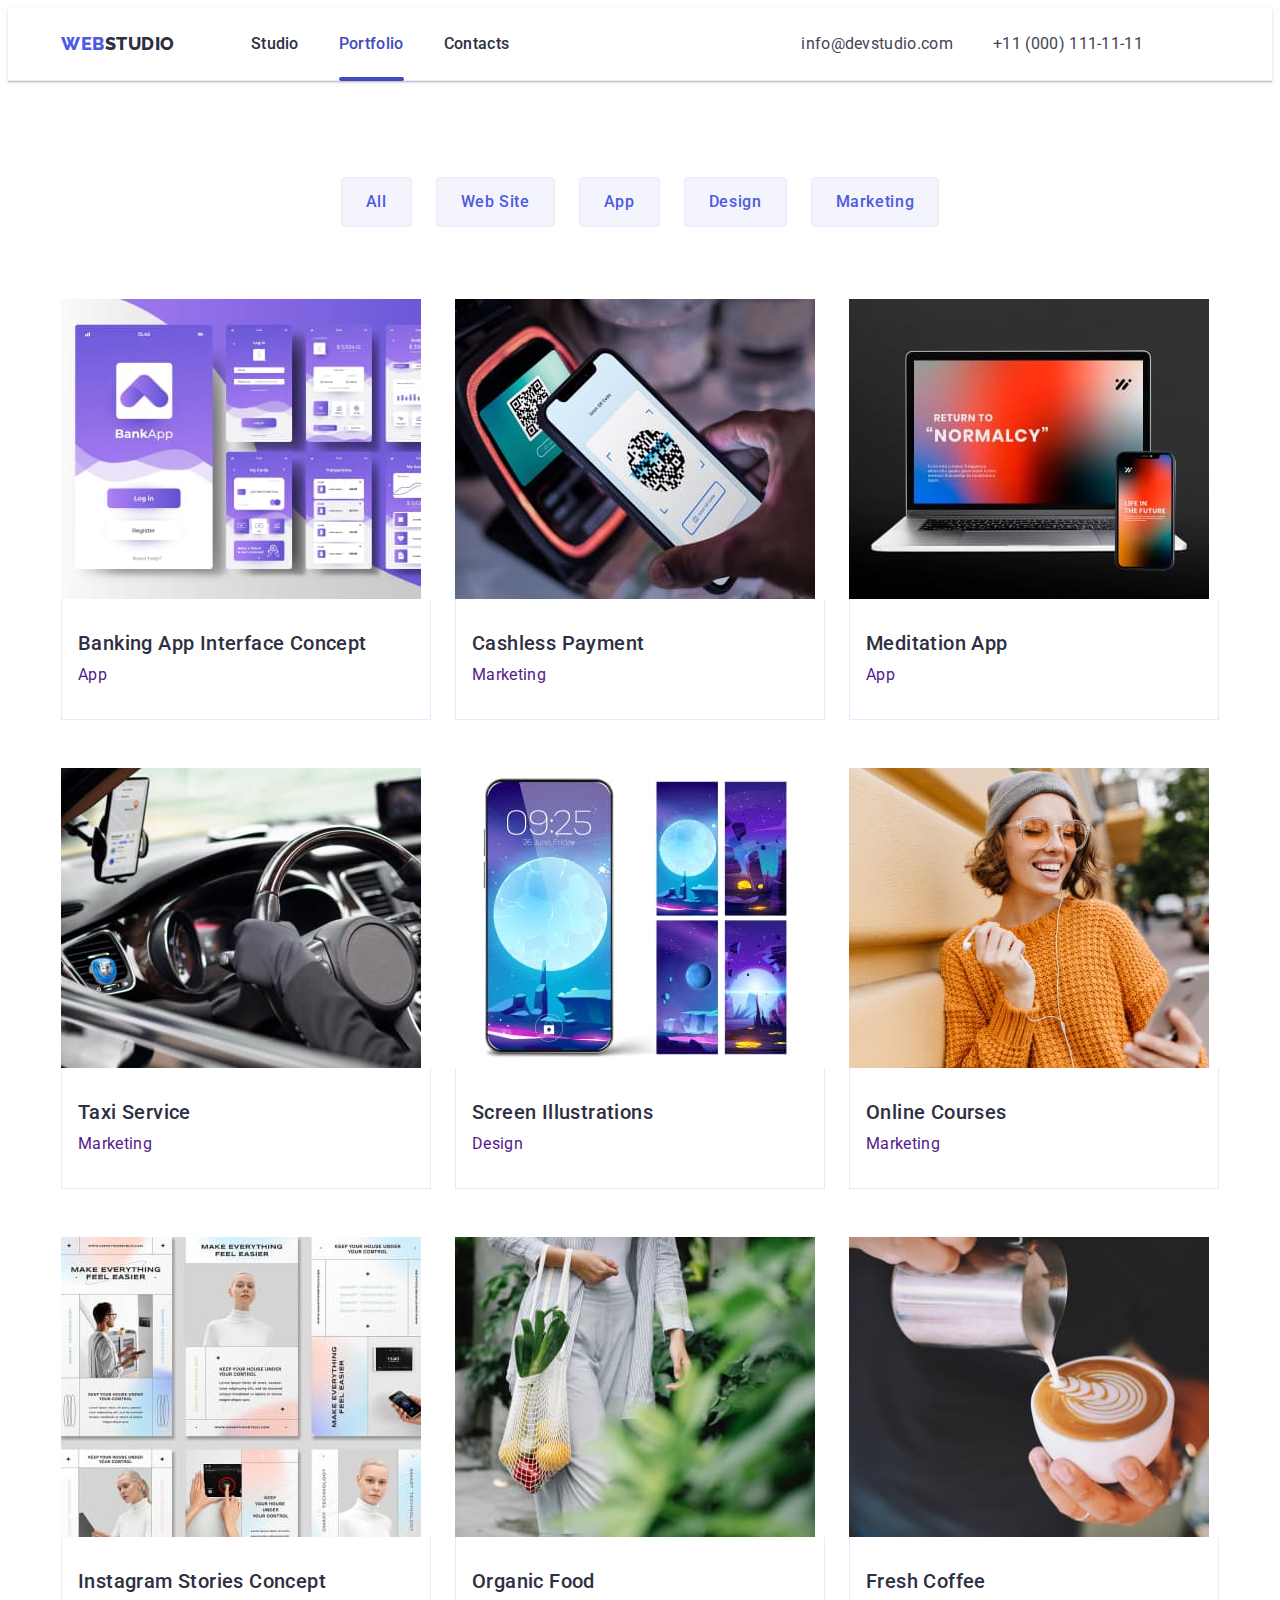
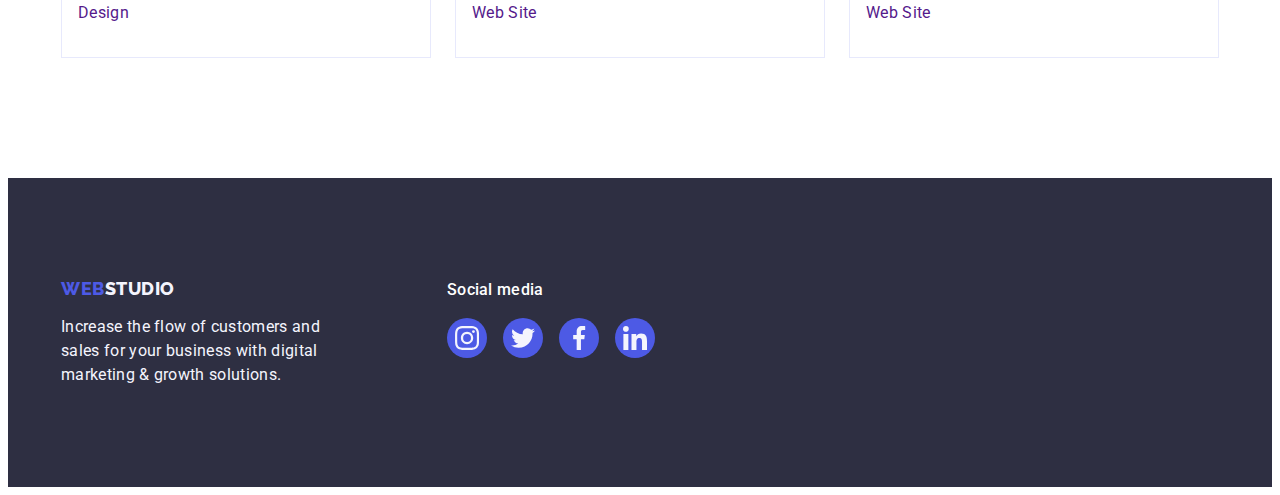
==== portfolio.html @ ad1123d6 "Initial commit" ====
<!DOCTYPE html>
<html lang="en">
  <head>
    <meta charset="UTF-8" />
    <meta name="WebStudio" content="width=device-width, initial-scale=1.0" />
    <title>Portfolio</title>
    <link rel="preconnect" href="https://fonts.googleapis.com" />
    <link rel="preconnect" href="https://fonts.gstatic.com" crossorigin />
    <link
      rel="stylesheet"
      href="https://cdnjs.cloudflare.com/ajax/libs/modern-normalize/2.0.0/modern-normalize.min.css"
      integrity="sha512-4xo8blKMVCiXpTaLzQSLSw3KFOVPWhm/TRtuPVc4WG6kUgjH6J03IBuG7JZPkcWMxJ5huwaBpOpnwYElP/m6wg=="
      crossorigin="anonymous"
      referrerpolicy="no-referrer"
    />
    <link
      href="https://fonts.googleapis.com/css2?family=Raleway:wght@800&family=Roboto:wght@400;500;700;900&display=swap"
      rel="stylesheet"
    />
    <link rel="stylesheet" href="./css/styles.css" />
  </head>
  <body>
    <header class="header">
      <div class="container header-menu-contact-box">
        <nav class="header-menu">
          <a class="logo link" href="./index.html"
            >Web<span class="studio">Studio</span></a
          >
          <ul class="main-menu list">
            <li>
              <a class="main-menu-link link" href="./index.html">Studio</a>
            </li>
            <li>
              <a class="main-menu-link main-menu-link--current link" href="./portfolio.html"
                >Portfolio
              </a>
            </li>
            <li>
              <a class="main-menu-link link" href="">Contacts</a>
            </li>
          </ul>
        </nav>
        <address class="contact">
          <ul class="list contact-box">
            <li>
              <a class="contact-link link" href="mailto:info@devstudio.com"
                >info@devstudio.com</a
              >
            </li>
            <li>
              <a class="contact-link link" href="tel:+110001111111"
                >+11 (000) 111-11-11</a
              >
            </li>
          </ul>
        </address>
      </div>
    </header>
    <main>
      <section class="projects">
        <div class="container">
          <h1 class="visually-hidden">Projekty</h1>
          <ul class="filters-list list">
            <li><button class="filter-button" type="button">All</button></li>
            <li>
              <button class="filter-button" type="button">Web Site</button>
            </li>
            <li><button class="filter-button" type="button">App</button></li>
            <li><button class="filter-button" type="button">Design</button></li>
            <li>
              <button class="filter-button" type="button">Marketing</button>
            </li>
          </ul>
          <ul class="list project-cards-list">
            <li class="project-card">
              <a href="" class="link project-card-item">
                <div class="project-card-item-wrapper">
                 <img
                  class="project-card-img"
                  src="./images/banking-app.jpg"
                  alt="a"
                  width="360"
                  height="300"
                  />
                 <p class="project-card-item-wrapper-content">14 Stylish and User-Friendly App Design Concepts · Task Manager App · Calorie Tracker App · Exotic Fruit Ecommerce App · Cloud Storage App</p>
                </div>
                <div class="project-card-content">
                  <h2 class="project-card-head">Banking App Interface Concept</h2>
                  <p class="project-card-text">App</p>
                </div>
              </a>
            </li>
            <li class="project-card">
             <a href="" class="link project-card-item">
              <div class="project-card-item-wrapper">
                <img
                  class="project-card-img"
                  src="./images/cashless-payment.jpg"
                  alt="b"
                  width="360"
                  height="300"
                />
                <p class="project-card-item-wrapper-content">14 Stylish and User-Friendly App Design Concepts · Task Manager App · Calorie Tracker App · Exotic Fruit Ecommerce App · Cloud Storage App</p>
              </div>
                <div class="project-card-content">
                  <h2 class="project-card-head">Cashless Payment</h2>
                  <p class="project-card-text">Marketing</p>
                </div>
              </a>
            </li>
            <li class="project-card">
              <a href="" class="link project-card-item">
                <div class="project-card-item-wrapper">
                 <img
                  class="project-card-img"
                  src="./images/meditation-app.jpg"
                  alt="ggg"
                  width="360"
                  height="300"
                 />
                 <p class="project-card-item-wrapper-content">14 Stylish and User-Friendly App Design Concepts · Task Manager App · Calorie Tracker App · Exotic Fruit Ecommerce App · Cloud Storage App</p>
                </div>
                <div class="project-card-content">
                  <h2 class="project-card-head">Meditation App</h2>
                  <p class="project-card-text">App</p>
                </div>
              </a>
            </li>
            <li class="project-card">
              <a href="" class="link project-card-item">
                <div class="project-card-item-wrapper">
                 <img
                  class="project-card-img"
                  src="./images/taxi-service.jpg"
                  alt="fff"
                  width="360"
                  height="300"
                 />
                 <p class="project-card-item-wrapper-content">14 Stylish and User-Friendly App Design Concepts · Task Manager App · Calorie Tracker App · Exotic Fruit Ecommerce App · Cloud Storage App</p>
                </div>
                <div class="project-card-content">
                  <h2 class="project-card-head">Taxi Service</h2>
                  <p class="project-card-text">Marketing</p>
                </div>
              </a>
            </li>
            <li class="project-card">
              <a href="" class="link project-card-item">
                <div class="project-card-item-wrapper">
                 <img
                  class="project-card-img"
                  src="./images/screen-illustrations.jpg"
                  alt="eee"
                  width="360"
                  height="300"
                 />
                 <p class="project-card-item-wrapper-content">14 Stylish and User-Friendly App Design Concepts · Task Manager App · Calorie Tracker App · Exotic Fruit Ecommerce App · Cloud Storage App</p>
                </div>
                <div class="project-card-content">
                  <h2 class="project-card-head">Screen Illustrations</h2>
                  <p class="project-card-text">Design</p>
                </div>
              </a>
            </li>
            <li class="project-card">
              <a href="" class="link project-card-item">
                <div class="project-card-item-wrapper">
                 <img
                  class="project-card-img"
                  src="./images/online-courses.jpg"
                  alt="ddd"
                  width="360"
                  height="300"
                 />
                 <p class="project-card-item-wrapper-content">14 Stylish and User-Friendly App Design Concepts · Task Manager App · Calorie Tracker App · Exotic Fruit Ecommerce App · Cloud Storage App</p>
                </div>
                <div class="project-card-content">
                  <h2 class="project-card-head">Online Courses</h2>
                  <p class="project-card-text">Marketing</p>
                </div>
              </a>
            </li>
            <li class="project-card">
              <a href="" class="link project-card-item">
                <div class="project-card-item-wrapper">
                 <img
                  class="project-card-img"
                  src="./images/instagram-stories.jpg"
                  alt="ccc"
                  width="360"
                  height="300"
                 />
                 <p class="project-card-item-wrapper-content">14 Stylish and User-Friendly App Design Concepts · Task Manager App · Calorie Tracker App · Exotic Fruit Ecommerce App · Cloud Storage App</p>
                </div>
                <div class="project-card-content">
                  <h2 class="project-card-head">Instagram Stories Concept</h2>
                  <p class="project-card-text">Design</p>
                </div>
              </a>
            </li>
            <li class="project-card">
              <a href="" class="link project-card-item">
                <div class="project-card-item-wrapper">
                 <img
                  class="project-card-img"
                  src="./images/organic-food.jpg"
                  alt="aaa"
                  width="360"
                  height="300"
                 />
                 <p class="project-card-item-wrapper-content">14 Stylish and User-Friendly App Design Concepts · Task Manager App · Calorie Tracker App · Exotic Fruit Ecommerce App · Cloud Storage App</p>
                </div>
                <div class="project-card-content">
                  <h2 class="project-card-head">Organic Food</h2>
                  <p class="project-card-text">Web Site</p>
                </div>
              </a>
            </li>
            <li class="project-card">
              <a href="" class="link project-card-item">
                <div class="project-card-item-wrapper">
                 <img
                  class="project-card-img"
                  src="./images/fresh-coffee.jpg"
                  alt="bbbb"
                  width="360"
                  height="300"
                 />
                 <p class="project-card-item-wrapper-content">14 Stylish and User-Friendly App Design Concepts · Task Manager App · Calorie Tracker App · Exotic Fruit Ecommerce App · Cloud Storage App</p>
                </div>
                <div class="project-card-content">
                  <h2 class="project-card-head">Fresh Coffee</h2>
                  <p class="project-card-text">Web Site</p>
                </div>
              </a>
            </li>
          </ul>
        </div>
      </section>
    </main>
    <footer class="footer">
      <div class="container footer-content">
        <div class="footer-content-box-logo">
         <a class="logo link footer-content-logo" href="./index.html"
          >Web<span class="logo studio-footer">Studio</span></a>
         <p class="footer-text">
          Increase the flow of customers and sales for your business with
          digital marketing & growth solutions.
         </p>
        </div>
        <div class="footer-content-social">
         <p class="social-text">Social media</p>
         <ul class="list footer-content-social-list">
          <li class="footer-content-social-list-element">
            <a href="" class="footer-social-links">
              <svg class="social-icons" width="24" height="24" xmlns="http://www.w3.org/2000/svg">
              <use href="./images/icons.svg#icon-instagram-2"></use>
              </svg>
             </a>
          </li>
          <li class="footer-content-social-list-element">
            <a href="" class="footer-social-links">
              <svg class="social-icons" width="24" height="24" xmlns="http://www.w3.org/2000/svg">
              <use href="./images/icons.svg#icon-twitter-1"></use>
              </svg>
             </a>
          </li>
          <li class="footer-content-social-list-element">
            <a href="" class="footer-social-links">
              <svg class="social-icons" width="24" height="24" xmlns="http://www.w3.org/2000/svg">
              <use href="./images/icons.svg#icon-facebook-1"></use>
              </svg>
            </a>
          </li>
          <li class="footer-content-social-list-element">
            <a href="" class="footer-social-links">
              <svg class="social-icons" width="24" height="24" xmlns="http://www.w3.org/2000/svg">
              <use href="./images/icons.svg#icon-linkedin-1"></use>
              </svg>
            </a>
          </li>
         </ul>
        </div>
      </div>
    </footer>
  </body>
</html>
---- css/styles.css ----
body {
  font-family: Roboto, sans-serif;
  font-size: 16px;
  letter-spacing: 0.32px;
  line-height: 1.5;
  color: var(--Text);
  background-color: var(--White-background);
}
:root {
  --Dark: #2e2f42;
  --Dark-Translucent: #2e2f42cc;
  --Primary-Brand: #4d5ae5;
  --Pressed-state: #404bbf;
  --Success: #31d0aa;
  --Text: #434455;
  --Subtle-Text: #8e8f99;
  --Accent: #e7e9fc;
  --Light: #f4f4fd;
  --Light-Slate: #8E8F99;
  --Modal-overlay: rgba(46, 47, 66, 0.40)
  --Hero-background: #2e2f42;
  --White-background: #ffffff;
  --Modal-background: #fcfcfc;
}
img {
  display: block;
}
h1,
h2,
h3,
h4,
h5,
h6,
p,
ul {
  margin: 0;
}
.logo {
  font-family: Raleway, sans-serif;
  font-size: 18px;
  font-weight: 800;
  line-height: 1.17;
  letter-spacing: 0.54px;
  text-transform: uppercase;
  color: var(--Primary-Brand);
  margin-right: 76px;
}
.link {
  text-decoration: none;
}
.list {
  list-style: none;
  margin: 0;
  padding-left: 0;
}
.studio {
  color: var(--Dark);
}
.studio-footer {
  color: var(--Light);
}
.main-menu {
  list-style: none;
  display: flex;
  gap: 40px;
  margin-right: 40px;
}
.main-menu:first-child {
  margin-left: 0px;
}
.main-menu:last-child {
  margin-right: 0px;
}
.main-menu-link {
  color: var(--Dark);
  font-size: 16px;
  font-weight: 500;
  line-height: 1.5;
  letter-spacing: 0.02em;
  padding-top: 24px;
  padding-bottom: 24px;
  display: block;
  transition: color 250ms cubic-bezier(0.4, 0, 0.2, 1);
}
.main-menu-link:hover {
  color: var(--Pressed-state);
}
.main-menu-link:focus {
  color: var(--Pressed-state);
}
.main-menu-link:active {
  color: var(--Pressed-state);
}
.main-menu-link--current {
  position: relative;
  display: inline-flex;
  flex-direction: column;
  color: var(--Pressed-state);
  gap: 20px;
}
.main-menu-link--current::after {
  content:"";
  position: absolute;
  left: 0; 
  bottom: -1px;
  width: 100%;
  height: 4px;
  border-radius: 2px;
  background-color: var(--Pressed-state);
}
.contact {
  font-style: normal;
}
.contact-link {
  font-style: normal;
  color: var(--Text);
  letter-spacing: 0.32px;
  transition: color 250ms cubic-bezier(0.4, 0, 0.2, 1);
}
.contact-link:hover {
  color: var(--Pressed-state);
}
.contact-link:focus {
  color: var(--Pressed-state);
}
.filters-list {
  display: flex;
  gap: 24px;
  justify-content: center;
  margin-bottom: 72px;
}
.filter-button {
  color: var(--Primary-Brand);
  font-family: inherit;
  font-size: inherit;
  font-weight: 500;
  line-height: 1.5;
  letter-spacing: 0.64px;
  border: 1px solid var(--Accent);
  border-radius: 4px;
  background-color: var(--Light);
  cursor: pointer;
  padding: 12px 24px;
  transition: color 250ms cubic-bezier(0.4, 0, 0.2, 1), background-color 250ms cubic-bezier(0.4, 0, 0.2, 1), border-color 250ms cubic-bezier(0.4, 0, 0.2, 1), box-shadow 250ms cubic-bezier(0.4, 0, 0.2, 1);
}
.filter-button:hover {
  color: var(--White-background);
  background-color: var(--Pressed-state);
  border: 1px solid transparent;
  box-shadow: 00px 3px 1px rgba(0, 0, 0, 0.1), 0px 2px 1px rgba(0, 0, 0, 0.08), 0px 2px 2px rgba(0, 0, 0, 0.12);
}
.filter-button:focus {
  color: var(--White-background);
  background-color: var(--Pressed-state);
  border: 1px solid transparent;
  box-shadow: 0px 3px 1px rgba(0, 0, 0, 0.1), 0px 2px 1px rgba(0, 0, 0, 0.08), 0px 2px 2px rgba(0, 0, 0, 0.12);
}
.button {
  color: var(--White-background);
  font-family: inherit;
  font-size: inherit;
  font-weight: 500;
  line-height: 1.5;
  letter-spacing: 0.64px;
  background-color: var(--Primary-Brand);
  cursor: pointer;
  display: block;
  margin-left: auto;
  margin-right: auto;
  min-width: 169px;
  height: 56px;
  border: none;
  border-radius: 4px;
  transition: background-color 250ms cubic-bezier(0.4, 0, 0.2, 1);
}
.button:hover {
  background-color: var(--Pressed-state);
}
.button:focus {
  background-color: var(--Pressed-state);
}
.button:active {
  background-color: var(--Pressed-state);
}
.footer {
  background-color: var(--Dark);
  padding-top: 100px;
  padding-bottom: 100px;
}
.footer-text {
  color: var(--Light);
  font-size: 16px;
  font-weight: 400;
  max-width: 264px;
  line-height: 24px;
}
.main-banner {
  padding-top: 188px;
  padding-bottom: 188px;
  background-image: linear-gradient(rgba(46, 47, 66, 0.7), rgba(46, 47, 66, 0.7)),
    url(../images/main-banner.jpg);
  background-size: cover;
  max-width: 1440px;
  margin-left: auto;
  margin-right: auto;
  background-repeat: no-repeat;
  background-position: center;
}
.main-banner-content {
  display: block;
}
.main-banner-title {
  margin-left: auto;
  margin-right: auto;
  margin-bottom: 48px;
  font-size: 56px;
  font-weight: 700;
  text-align: center;
  line-height: 1.07;
  letter-spacing: 1.12px;
  color: var(--White-background);
  max-width: 496px;
}
.visually-hidden {
  position: absolute;
  width: 1px;
  height: 1px;
  margin: -1px;
  border: 0;
  padding: 0;
  white-space: nowrap;
  clip-path: inset(100%);
  clip: rect(0 0 0 0);
  overflow: hidden;
}
.text-head {
  color: var(--Dark);
  font-size: 20px;
  font-weight: 500;
  line-height: 1.2;
  letter-spacing: 0.4px;
  margin-bottom: 8px;
  text-align: center;
}
.our-approach-text-head {
  color: var(--Dark);
  font-size: 20px;
  font-weight: 500;
  line-height: 1.2;
  letter-spacing: 0.4px;
  margin-bottom: 8px;
}
.text {
  font-size: 16px;
  text-align: center;
  margin-bottom: 8px;
}
.project-card-text {
  font-size: 16px;
}
.project-card-head {
  color: var(--Dark);
  font-size: 20px;
  font-weight: 500;
  line-height: 1.2;
  letter-spacing: 0.4px;
  margin-bottom: 8px;
}
.our-approach-text {
  font-size: 16px;
}
.our-approach {
  padding-top: 120px;
  padding-bottom: 120px;
}
.our-approach-list {
  display: flex;
  gap: 24px;
}
.our-approach-content {
  flex-basis: calc((100% - 72px) / 4);
}
.our-approach-icons{
  display:flex;
  align-items: center;
  justify-content: center;
  height: 112px;
  background-color: var(--Light);
  border-radius: 4px;
  margin-bottom: 8px;
}
.our-projects {
  background: var(--White-background);
  padding-bottom: 120px;
}
.our-projects-title {
  font-size: 36px;
  font-weight: 700;
  text-align: center;
  color: var(--Dark);
  line-height: 1.11;
  letter-spacing: 0.72px;
  text-transform: capitalize;
  margin-bottom: 72px;
}
.our-projects-list {
  display: flex;
  gap: 24px;
}
.our-projects-content {
  flex-basis: calc((100% - 48px) / 3);
}
.our-team {
  background-color: var(--Light);
  padding-top: 120px;
  padding-bottom: 120px;
}
.our-team-title {
  color: var(--Dark);
  font-size: 36px;
  text-align: center;
  font-weight: 700;
  line-height: 1.11;
  letter-spacing: 0.72px;
  text-transform: capitalize;
  margin-bottom: 72px;
}
.our-team-list {
  display: flex;
  gap: 24px;
}
.teammate {
  background-color: var(--White-background);
  flex-basis: calc((100% - 72px) / 4);
  border-radius: 0px 0px 4px 4px;
  box-shadow: 0px 2px 1px 0px rgba(46, 47, 66, 0.08),
    0px 1px 1px 0px rgba(46, 47, 66, 0.16),
    0px 1px 6px 0px rgba(46, 47, 66, 0.08);
}
.teammate-name {
  padding: 32px 0px;
}
.teammate-social {
  display: flex;
  justify-content: center;
  gap: 24px;
}
.teammate-social-icons {
  width: 40px;
  height: 40px;
}
.teammate-social-links:hover {
  background-color: var(--Pressed-state);
}
.teammate-social-links:focus {
  background-color: var(--Pressed-state);
}
.teammate-social-links {
  width: 100%;
  height: 100%;
  background-color: var(--Primary-Brand);
  border-radius: 50%;
  display: flex;
  align-items: center;
  justify-content: center;
  transition: background-color 250ms cubic-bezier(0.4, 0, 0.2, 1);
}
.footer-social-links {
  width: 100%;
  height: 100%;
  background-color: var(--Primary-Brand);
  border-radius: 50%;
  display: flex;
  align-items: center;
  justify-content: center;
  transition: background-color 250ms cubic-bezier(0.4, 0, 0.2, 1);
}
.footer-social-links:hover {
  background-color: #31d0aa;
}
.footer-social-links:focus {
  background-color: #31d0aa;
}
.teammate-social-links > svg {
  display: block;
  width: 16px;
  height: 16px;
}
.container {
  max-width: 1158px;
  padding-left: 15px;
  padding-right: 15px;
  margin: 0 auto;
}
.header-menu {
  display: flex;
  align-items: center;
}
.header-menu-contact-box {
  display: flex;
  align-items: center;
}
.header {
  border-bottom: 1px solid var(--CORNFLOWER, #e7e9fc);
  box-shadow: 0px 1px 6px 0px rgba(46, 47, 66, 0.08), 0px 1px 1px 0px rgba(46, 47, 66, 0.16), 0px 2px 1px 0px rgba(46, 47, 66, 0.08);
}
.contact-box {
  display: flex;
  gap: 40px;
  margin-left: 292px;
}
.projects {
  padding-bottom: 120px;
  padding-top: 96px;
}
.project-cards-list {
  display: flex;
  flex-wrap: wrap;
  row-gap: 48px;
  column-gap: 24px;
}
.project-card {
  display: flex;
  flex-direction: column;
  flex-basis: calc((100% - 48px) / 3);
}
.project-card-content {
  padding: 32px 16px;
  border-left: 1px solid var(--CORNFLOWER, #e7e9fc);
  border-bottom: 1px solid var(--CORNFLOWER, #e7e9fc);
  border-right: 1px solid var(--CORNFLOWER, #e7e9fc);
  background: var(--WHITE, #fff);
  margin: 0px;
  transition: box-shadow 250ms cubic-bezier(0.4, 0, 0.2, 1);
}
.project-card-item {
  transition: box-shadow 250ms cubic-bezier(0.4, 0, 0.2, 1);
}
.project-card-item:hover {
  box-shadow: 0px 1px 6px rgba(46, 47, 66, 0.08), 0px 1px 1px rgba(46, 47, 66, 0.16), 0px 2px 1px rgba(46, 47, 66, 0.08);
}
.project-card-item:focus {
  box-shadow: 0px 1px 6px rgba(46, 47, 66, 0.08), 0px 1px 1px rgba(46, 47, 66, 0.16), 0px 2px 1px rgba(46, 47, 66, 0.08); 
}
.project-card-item-wrapper {
  margin: 0px;
  position: relative;
  overflow: hidden;
}
.project-card-item:hover p {
  transform: translateY(0%);
}
.project-card-item:focus p {
  transform: translateY(0%);
}
.project-card-item-wrapper-content {
  position: absolute;
  top: 0;
  font-size: 16px; 
  line-height: 1.5;
  letter-spacing: 0.02em;
  padding: 40px 32px;
  color: var(--Light);
  background-color: var(--Primary-Brand);
  height: 100%;
  width: 100%;
  transform: translateY(100%);
  transition: transform 250ms cubic-bezier(0.4, 0, 0.2, 1);
}
.project-card-img {
  display: block;
  max-width: 100%;
  height: auto;
}
.our-customers {
  padding-top: 120px;
  padding-bottom: 120px;
}
.our-customers-logo {
  fill: currentColor;
  height: 88px;
  transition: fill 250ms cubic-bezier(0.4, 0, 0.2, 1);
}
.our-customers-list {
  display: flex;
  gap: 24px;
}
.our-customers-box {
  width: calc((100% - 120px) / 6);
  height: 88px;
}
.our-customers-logo:hover {
  fill: currentColor;
  }
.social-icons {
  fill: var(--Light);
}
.our-customer-link {
  height: 100%;
  width: 100%;
  border: 1px solid var(--Light-Slate);
  border-radius: 4px;
  display: flex;
  align-items: center;
  justify-content: center;
  color: var(--Light-Slate);
  transition: border-color 250ms cubic-bezier(0.4, 0, 0.2, 1), color 250ms cubic-bezier(0.4, 0, 0.2, 1);
}
.our-customer-link:hover {
  border-color: var(--Pressed-state);
  color: var(--Pressed-state);
}
.our-customer-link:focus {
  border-color: var(--Pressed-state);
  color: var(--Pressed-state);
}
.our-customer-link:active {
  border-color: var(--Pressed-state);
  color: var(--Pressed-state);
}
.footer-content {
  display: flex;
  align-items: baseline;
}
.social-text {
  font-weight: 500;
  color: var(--White-background);
  font-size: 16px;
  line-height: 1.5;
  letter-spacing: 0.02em;
  margin-bottom: 16px;
}
.footer-content-logo {
  display: inline-block;
  margin-bottom: 16px;
}
.footer-content-social-list {
  display: flex;
  gap: 16px;
}
.footer-content-social-list-element {
  width: 40px;
  height: 40px;
}
.footer-content-box-logo {
  margin-right: 120px;
}
.modal-window {
  position: fixed;
  inset: 0 0 auto;
  min-height: 100vh;
  opacity: 1;
  pointer-events: all;
  background-color: rgba(46, 47, 66, 0.40);
  transition: opacity 250ms cubic-bezier(0.4, 0, 0.2, 1), visibility 250ms cubic-bezier(0.4, 0, 0.2, 1);
}
.modal-window.is-hidden {
  visibility: hidden;
  opacity: 0;
  pointer-events: none;
}
.modal-body {
  position: absolute;
  background-color: var(--Modal-background);
  top: 50%;
  left: 50%;
  transform: translate(-50%, -50%) scale(1);
  width: 408px;
  min-height: 584px;
  border-radius: 4px;
  padding: 24px;
  box-shadow: 0px 1px 1px rgba(0, 0, 0, 0.14), 0px 1px 3px rgba(0, 0, 0, 0.12), 0px 2px 1px rgba(0, 0, 0, 0.2);
  transition: transform 250ms cubic-bezier(0.4, 0, 0.2, 1);
}
.modal-close {
  position: absolute;
  top: 24px;
  right: 24px;
  width: 24px;
  height: 24px;
  cursor: pointer;
  background-color: var(--Accent);
  border-radius: 50%;
  border: 1px solid rgba(0, 0, 0, 0.10);
  display: flex;
  align-items: center;
  justify-content: center;
  padding: 0px;
  color: var(--Dark);
  transition: background-color 250ms cubic-bezier(0.4, 0, 0.2, 1), border 250ms cubic-bezier(0.4, 0, 0.2, 1);
}
.modal-close:hover {
  background-color: var(--Pressed-state);
  color: #ffffff;
  border: none;
}
.modal-close:focus {
  background-color: var(--Pressed-state);
  color: #ffffff;
  border: none;
}
.close-icon {
  fill: currentColor;
  transition: fill 250ms cubic-bezier(0.4, 0, 0.2, 1);
}
.close-icon:hover {
  fill: currentColor;
}
.close-icon:focus {
  fill: currentColor;
}
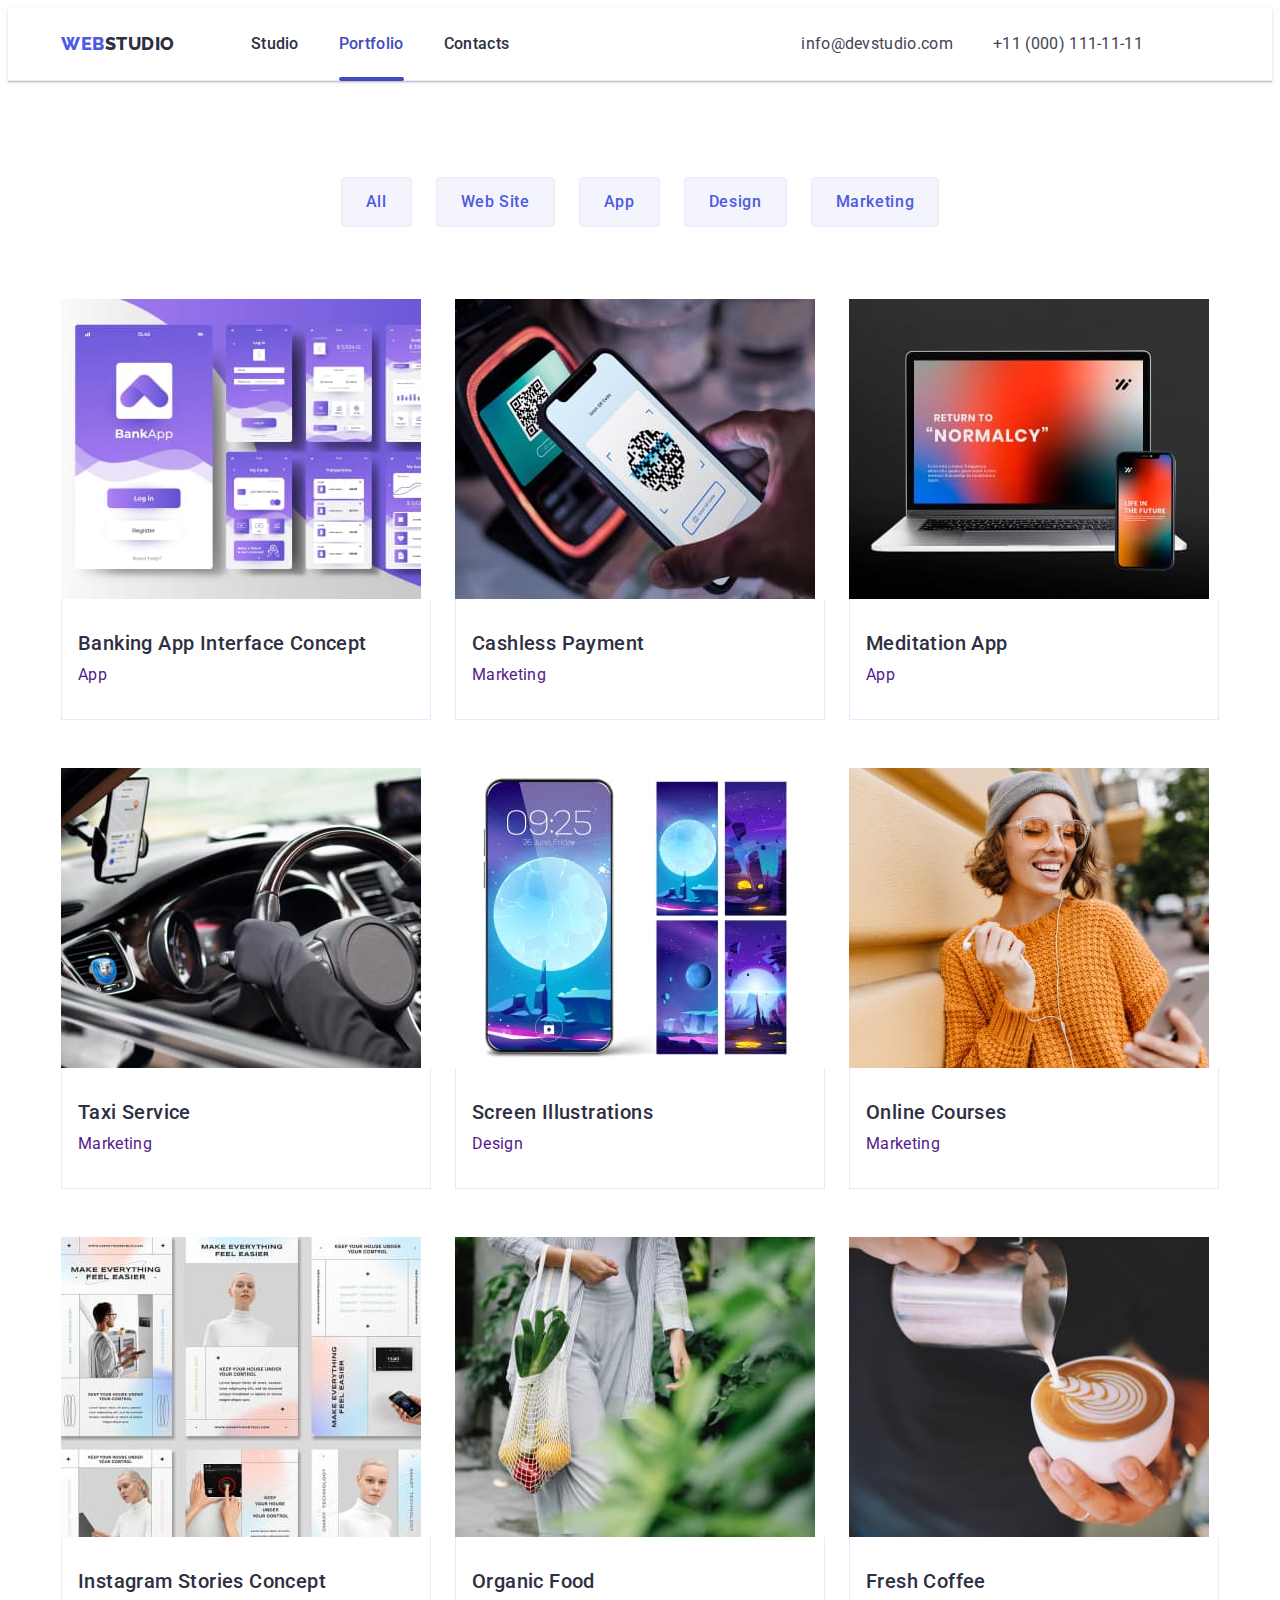
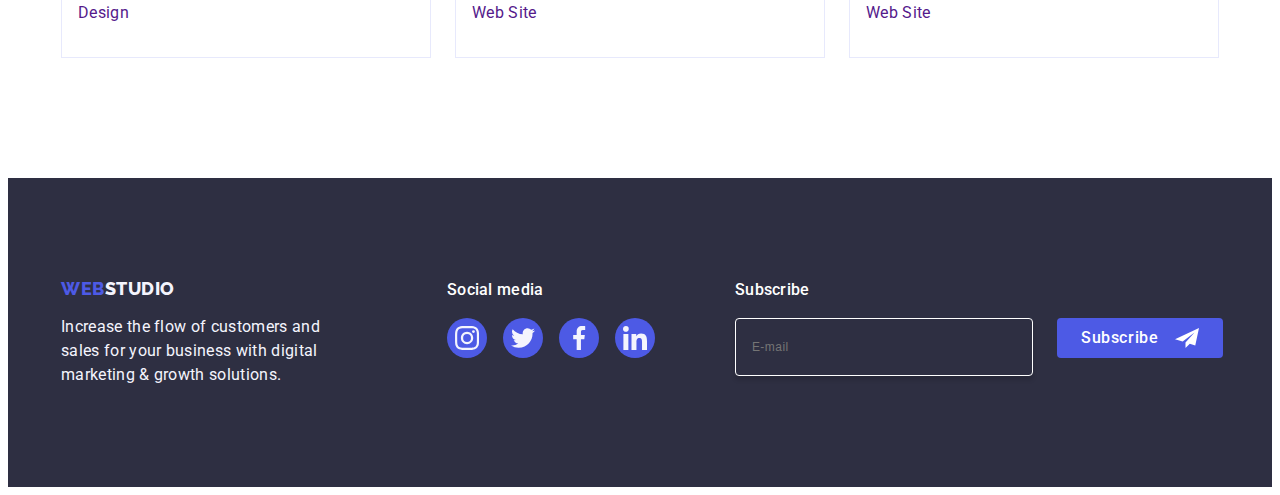
==== commit eeaf2b6b: "Update" ====
--- a/portfolio.html
+++ b/portfolio.html
@@ -31,7 +31,9 @@
               <a class="main-menu-link link" href="./index.html">Studio</a>
             </li>
             <li>
-              <a class="main-menu-link main-menu-link--current link" href="./portfolio.html"
+              <a
+                class="main-menu-link main-menu-link--current link"
+                href="./portfolio.html"
                 >Portfolio
               </a>
             </li>
@@ -75,33 +77,43 @@
             <li class="project-card">
               <a href="" class="link project-card-item">
                 <div class="project-card-item-wrapper">
-                 <img
-                  class="project-card-img"
-                  src="./images/banking-app.jpg"
-                  alt="a"
-                  width="360"
-                  height="300"
-                  />
-                 <p class="project-card-item-wrapper-content">14 Stylish and User-Friendly App Design Concepts · Task Manager App · Calorie Tracker App · Exotic Fruit Ecommerce App · Cloud Storage App</p>
-                </div>
-                <div class="project-card-content">
-                  <h2 class="project-card-head">Banking App Interface Concept</h2>
+                  <img
+                    class="project-card-img"
+                    src="./images/banking-app.jpg"
+                    alt="a"
+                    width="360"
+                    height="300"
+                  />
+                  <p class="project-card-item-wrapper-content">
+                    14 Stylish and User-Friendly App Design Concepts · Task
+                    Manager App · Calorie Tracker App · Exotic Fruit Ecommerce
+                    App · Cloud Storage App
+                  </p>
+                </div>
+                <div class="project-card-content">
+                  <h2 class="project-card-head">
+                    Banking App Interface Concept
+                  </h2>
                   <p class="project-card-text">App</p>
                 </div>
               </a>
             </li>
             <li class="project-card">
-             <a href="" class="link project-card-item">
-              <div class="project-card-item-wrapper">
-                <img
-                  class="project-card-img"
-                  src="./images/cashless-payment.jpg"
-                  alt="b"
-                  width="360"
-                  height="300"
-                />
-                <p class="project-card-item-wrapper-content">14 Stylish and User-Friendly App Design Concepts · Task Manager App · Calorie Tracker App · Exotic Fruit Ecommerce App · Cloud Storage App</p>
-              </div>
+              <a href="" class="link project-card-item">
+                <div class="project-card-item-wrapper">
+                  <img
+                    class="project-card-img"
+                    src="./images/cashless-payment.jpg"
+                    alt="b"
+                    width="360"
+                    height="300"
+                  />
+                  <p class="project-card-item-wrapper-content">
+                    14 Stylish and User-Friendly App Design Concepts · Task
+                    Manager App · Calorie Tracker App · Exotic Fruit Ecommerce
+                    App · Cloud Storage App
+                  </p>
+                </div>
                 <div class="project-card-content">
                   <h2 class="project-card-head">Cashless Payment</h2>
                   <p class="project-card-text">Marketing</p>
@@ -111,14 +123,18 @@
             <li class="project-card">
               <a href="" class="link project-card-item">
                 <div class="project-card-item-wrapper">
-                 <img
-                  class="project-card-img"
-                  src="./images/meditation-app.jpg"
-                  alt="ggg"
-                  width="360"
-                  height="300"
-                 />
-                 <p class="project-card-item-wrapper-content">14 Stylish and User-Friendly App Design Concepts · Task Manager App · Calorie Tracker App · Exotic Fruit Ecommerce App · Cloud Storage App</p>
+                  <img
+                    class="project-card-img"
+                    src="./images/meditation-app.jpg"
+                    alt="ggg"
+                    width="360"
+                    height="300"
+                  />
+                  <p class="project-card-item-wrapper-content">
+                    14 Stylish and User-Friendly App Design Concepts · Task
+                    Manager App · Calorie Tracker App · Exotic Fruit Ecommerce
+                    App · Cloud Storage App
+                  </p>
                 </div>
                 <div class="project-card-content">
                   <h2 class="project-card-head">Meditation App</h2>
@@ -129,14 +145,18 @@
             <li class="project-card">
               <a href="" class="link project-card-item">
                 <div class="project-card-item-wrapper">
-                 <img
-                  class="project-card-img"
-                  src="./images/taxi-service.jpg"
-                  alt="fff"
-                  width="360"
-                  height="300"
-                 />
-                 <p class="project-card-item-wrapper-content">14 Stylish and User-Friendly App Design Concepts · Task Manager App · Calorie Tracker App · Exotic Fruit Ecommerce App · Cloud Storage App</p>
+                  <img
+                    class="project-card-img"
+                    src="./images/taxi-service.jpg"
+                    alt="fff"
+                    width="360"
+                    height="300"
+                  />
+                  <p class="project-card-item-wrapper-content">
+                    14 Stylish and User-Friendly App Design Concepts · Task
+                    Manager App · Calorie Tracker App · Exotic Fruit Ecommerce
+                    App · Cloud Storage App
+                  </p>
                 </div>
                 <div class="project-card-content">
                   <h2 class="project-card-head">Taxi Service</h2>
@@ -147,14 +167,18 @@
             <li class="project-card">
               <a href="" class="link project-card-item">
                 <div class="project-card-item-wrapper">
-                 <img
-                  class="project-card-img"
-                  src="./images/screen-illustrations.jpg"
-                  alt="eee"
-                  width="360"
-                  height="300"
-                 />
-                 <p class="project-card-item-wrapper-content">14 Stylish and User-Friendly App Design Concepts · Task Manager App · Calorie Tracker App · Exotic Fruit Ecommerce App · Cloud Storage App</p>
+                  <img
+                    class="project-card-img"
+                    src="./images/screen-illustrations.jpg"
+                    alt="eee"
+                    width="360"
+                    height="300"
+                  />
+                  <p class="project-card-item-wrapper-content">
+                    14 Stylish and User-Friendly App Design Concepts · Task
+                    Manager App · Calorie Tracker App · Exotic Fruit Ecommerce
+                    App · Cloud Storage App
+                  </p>
                 </div>
                 <div class="project-card-content">
                   <h2 class="project-card-head">Screen Illustrations</h2>
@@ -165,14 +189,18 @@
             <li class="project-card">
               <a href="" class="link project-card-item">
                 <div class="project-card-item-wrapper">
-                 <img
-                  class="project-card-img"
-                  src="./images/online-courses.jpg"
-                  alt="ddd"
-                  width="360"
-                  height="300"
-                 />
-                 <p class="project-card-item-wrapper-content">14 Stylish and User-Friendly App Design Concepts · Task Manager App · Calorie Tracker App · Exotic Fruit Ecommerce App · Cloud Storage App</p>
+                  <img
+                    class="project-card-img"
+                    src="./images/online-courses.jpg"
+                    alt="ddd"
+                    width="360"
+                    height="300"
+                  />
+                  <p class="project-card-item-wrapper-content">
+                    14 Stylish and User-Friendly App Design Concepts · Task
+                    Manager App · Calorie Tracker App · Exotic Fruit Ecommerce
+                    App · Cloud Storage App
+                  </p>
                 </div>
                 <div class="project-card-content">
                   <h2 class="project-card-head">Online Courses</h2>
@@ -183,14 +211,18 @@
             <li class="project-card">
               <a href="" class="link project-card-item">
                 <div class="project-card-item-wrapper">
-                 <img
-                  class="project-card-img"
-                  src="./images/instagram-stories.jpg"
-                  alt="ccc"
-                  width="360"
-                  height="300"
-                 />
-                 <p class="project-card-item-wrapper-content">14 Stylish and User-Friendly App Design Concepts · Task Manager App · Calorie Tracker App · Exotic Fruit Ecommerce App · Cloud Storage App</p>
+                  <img
+                    class="project-card-img"
+                    src="./images/instagram-stories.jpg"
+                    alt="ccc"
+                    width="360"
+                    height="300"
+                  />
+                  <p class="project-card-item-wrapper-content">
+                    14 Stylish and User-Friendly App Design Concepts · Task
+                    Manager App · Calorie Tracker App · Exotic Fruit Ecommerce
+                    App · Cloud Storage App
+                  </p>
                 </div>
                 <div class="project-card-content">
                   <h2 class="project-card-head">Instagram Stories Concept</h2>
@@ -201,14 +233,18 @@
             <li class="project-card">
               <a href="" class="link project-card-item">
                 <div class="project-card-item-wrapper">
-                 <img
-                  class="project-card-img"
-                  src="./images/organic-food.jpg"
-                  alt="aaa"
-                  width="360"
-                  height="300"
-                 />
-                 <p class="project-card-item-wrapper-content">14 Stylish and User-Friendly App Design Concepts · Task Manager App · Calorie Tracker App · Exotic Fruit Ecommerce App · Cloud Storage App</p>
+                  <img
+                    class="project-card-img"
+                    src="./images/organic-food.jpg"
+                    alt="aaa"
+                    width="360"
+                    height="300"
+                  />
+                  <p class="project-card-item-wrapper-content">
+                    14 Stylish and User-Friendly App Design Concepts · Task
+                    Manager App · Calorie Tracker App · Exotic Fruit Ecommerce
+                    App · Cloud Storage App
+                  </p>
                 </div>
                 <div class="project-card-content">
                   <h2 class="project-card-head">Organic Food</h2>
@@ -219,14 +255,18 @@
             <li class="project-card">
               <a href="" class="link project-card-item">
                 <div class="project-card-item-wrapper">
-                 <img
-                  class="project-card-img"
-                  src="./images/fresh-coffee.jpg"
-                  alt="bbbb"
-                  width="360"
-                  height="300"
-                 />
-                 <p class="project-card-item-wrapper-content">14 Stylish and User-Friendly App Design Concepts · Task Manager App · Calorie Tracker App · Exotic Fruit Ecommerce App · Cloud Storage App</p>
+                  <img
+                    class="project-card-img"
+                    src="./images/fresh-coffee.jpg"
+                    alt="bbbb"
+                    width="360"
+                    height="300"
+                  />
+                  <p class="project-card-item-wrapper-content">
+                    14 Stylish and User-Friendly App Design Concepts · Task
+                    Manager App · Calorie Tracker App · Exotic Fruit Ecommerce
+                    App · Cloud Storage App
+                  </p>
                 </div>
                 <div class="project-card-content">
                   <h2 class="project-card-head">Fresh Coffee</h2>
@@ -241,45 +281,90 @@
     <footer class="footer">
       <div class="container footer-content">
         <div class="footer-content-box-logo">
-         <a class="logo link footer-content-logo" href="./index.html"
-          >Web<span class="logo studio-footer">Studio</span></a>
-         <p class="footer-text">
-          Increase the flow of customers and sales for your business with
-          digital marketing & growth solutions.
-         </p>
+          <a class="logo link footer-content-logo" href="./index.html"
+            >Web<span class="logo studio-footer">Studio</span></a
+          >
+          <p class="footer-text">
+            Increase the flow of customers and sales for your business with
+            digital marketing & growth solutions.
+          </p>
         </div>
         <div class="footer-content-social">
-         <p class="social-text">Social media</p>
-         <ul class="list footer-content-social-list">
-          <li class="footer-content-social-list-element">
-            <a href="" class="footer-social-links">
-              <svg class="social-icons" width="24" height="24" xmlns="http://www.w3.org/2000/svg">
-              <use href="./images/icons.svg#icon-instagram-2"></use>
+          <p class="social-text">Social media</p>
+          <ul class="list footer-content-social-list">
+            <li class="footer-content-social-list-element">
+              <a href="" class="footer-social-links">
+                <svg
+                  class="social-icons"
+                  width="24"
+                  height="24"
+                  xmlns="http://www.w3.org/2000/svg"
+                >
+                  <use href="./images/icons.svg#icon-instagram-2"></use>
+                </svg>
+              </a>
+            </li>
+            <li class="footer-content-social-list-element">
+              <a href="" class="footer-social-links">
+                <svg
+                  class="social-icons"
+                  width="24"
+                  height="24"
+                  xmlns="http://www.w3.org/2000/svg"
+                >
+                  <use href="./images/icons.svg#icon-twitter-1"></use>
+                </svg>
+              </a>
+            </li>
+            <li class="footer-content-social-list-element">
+              <a href="" class="footer-social-links">
+                <svg
+                  class="social-icons"
+                  width="24"
+                  height="24"
+                  xmlns="http://www.w3.org/2000/svg"
+                >
+                  <use href="./images/icons.svg#icon-facebook-1"></use>
+                </svg>
+              </a>
+            </li>
+            <li class="footer-content-social-list-element">
+              <a href="" class="footer-social-links">
+                <svg
+                  class="social-icons"
+                  width="24"
+                  height="24"
+                  xmlns="http://www.w3.org/2000/svg"
+                >
+                  <use href="./images/icons.svg#icon-linkedin-1"></use>
+                </svg>
+              </a>
+            </li>
+          </ul>
+        </div>
+        <div class="subscribe">
+          <p class="social-text">Subscribe</p>
+          <form class="newsletter-subscribe-form" name="newsletter-subscribe">
+            <label class="newsletter-subscribe-label">
+              <input
+                class="newsletter-subscribe-field"
+                type="email"
+                name="email"
+                placeholder="E-mail"
+              />
+            </label>
+            <button class="button-subscribe" type="submit">
+              Subscribe
+              <svg
+                class="newsletter-subscribe-icon"
+                width="24"
+                height="24"
+                xmlns="http://www.w3.org/2000/svg"
+              >
+                <use href="./images/icons.svg#icon-Frame-3"></use>
               </svg>
-             </a>
-          </li>
-          <li class="footer-content-social-list-element">
-            <a href="" class="footer-social-links">
-              <svg class="social-icons" width="24" height="24" xmlns="http://www.w3.org/2000/svg">
-              <use href="./images/icons.svg#icon-twitter-1"></use>
-              </svg>
-             </a>
-          </li>
-          <li class="footer-content-social-list-element">
-            <a href="" class="footer-social-links">
-              <svg class="social-icons" width="24" height="24" xmlns="http://www.w3.org/2000/svg">
-              <use href="./images/icons.svg#icon-facebook-1"></use>
-              </svg>
-            </a>
-          </li>
-          <li class="footer-content-social-list-element">
-            <a href="" class="footer-social-links">
-              <svg class="social-icons" width="24" height="24" xmlns="http://www.w3.org/2000/svg">
-              <use href="./images/icons.svg#icon-linkedin-1"></use>
-              </svg>
-            </a>
-          </li>
-         </ul>
+            </button>
+          </form>
         </div>
       </div>
     </footer>
--- a/css/styles.css
+++ b/css/styles.css
@@ -16,8 +16,8 @@
   --Subtle-Text: #8e8f99;
   --Accent: #e7e9fc;
   --Light: #f4f4fd;
-  --Light-Slate: #8E8F99;
-  --Modal-overlay: rgba(46, 47, 66, 0.40)
+  --Light-Slate: #8e8f99;
+  --Modal-overlay: rgba(46, 47, 66, 0.4);
   --Hero-background: #2e2f42;
   --White-background: #ffffff;
   --Modal-background: #fcfcfc;
@@ -99,9 +99,9 @@
   gap: 20px;
 }
 .main-menu-link--current::after {
-  content:"";
+  content: '';
   position: absolute;
-  left: 0; 
+  left: 0;
   bottom: -1px;
   width: 100%;
   height: 4px;
@@ -141,19 +141,24 @@
   background-color: var(--Light);
   cursor: pointer;
   padding: 12px 24px;
-  transition: color 250ms cubic-bezier(0.4, 0, 0.2, 1), background-color 250ms cubic-bezier(0.4, 0, 0.2, 1), border-color 250ms cubic-bezier(0.4, 0, 0.2, 1), box-shadow 250ms cubic-bezier(0.4, 0, 0.2, 1);
+  transition: color 250ms cubic-bezier(0.4, 0, 0.2, 1),
+    background-color 250ms cubic-bezier(0.4, 0, 0.2, 1),
+    border-color 250ms cubic-bezier(0.4, 0, 0.2, 1),
+    box-shadow 250ms cubic-bezier(0.4, 0, 0.2, 1);
 }
 .filter-button:hover {
   color: var(--White-background);
   background-color: var(--Pressed-state);
   border: 1px solid transparent;
-  box-shadow: 00px 3px 1px rgba(0, 0, 0, 0.1), 0px 2px 1px rgba(0, 0, 0, 0.08), 0px 2px 2px rgba(0, 0, 0, 0.12);
+  box-shadow: 00px 3px 1px rgba(0, 0, 0, 0.1), 0px 2px 1px rgba(0, 0, 0, 0.08),
+    0px 2px 2px rgba(0, 0, 0, 0.12);
 }
 .filter-button:focus {
   color: var(--White-background);
   background-color: var(--Pressed-state);
   border: 1px solid transparent;
-  box-shadow: 0px 3px 1px rgba(0, 0, 0, 0.1), 0px 2px 1px rgba(0, 0, 0, 0.08), 0px 2px 2px rgba(0, 0, 0, 0.12);
+  box-shadow: 0px 3px 1px rgba(0, 0, 0, 0.1), 0px 2px 1px rgba(0, 0, 0, 0.08),
+    0px 2px 2px rgba(0, 0, 0, 0.12);
 }
 .button {
   color: var(--White-background);
@@ -171,6 +176,7 @@
   height: 56px;
   border: none;
   border-radius: 4px;
+  box-shadow: 0px 4px 4px 0px rgba(0, 0, 0, 0.15);
   transition: background-color 250ms cubic-bezier(0.4, 0, 0.2, 1);
 }
 .button:hover {
@@ -197,7 +203,10 @@
 .main-banner {
   padding-top: 188px;
   padding-bottom: 188px;
-  background-image: linear-gradient(rgba(46, 47, 66, 0.7), rgba(46, 47, 66, 0.7)),
+  background-image: linear-gradient(
+      rgba(46, 47, 66, 0.7),
+      rgba(46, 47, 66, 0.7)
+    ),
     url(../images/main-banner.jpg);
   background-size: cover;
   max-width: 1440px;
@@ -280,8 +289,8 @@
 .our-approach-content {
   flex-basis: calc((100% - 72px) / 4);
 }
-.our-approach-icons{
-  display:flex;
+.our-approach-icons {
+  display: flex;
   align-items: center;
   justify-content: center;
   height: 112px;
@@ -402,7 +411,9 @@
 }
 .header {
   border-bottom: 1px solid var(--CORNFLOWER, #e7e9fc);
-  box-shadow: 0px 1px 6px 0px rgba(46, 47, 66, 0.08), 0px 1px 1px 0px rgba(46, 47, 66, 0.16), 0px 2px 1px 0px rgba(46, 47, 66, 0.08);
+  box-shadow: 0px 1px 6px 0px rgba(46, 47, 66, 0.08),
+    0px 1px 1px 0px rgba(46, 47, 66, 0.16),
+    0px 2px 1px 0px rgba(46, 47, 66, 0.08);
 }
 .contact-box {
   display: flex;
@@ -437,10 +448,12 @@
   transition: box-shadow 250ms cubic-bezier(0.4, 0, 0.2, 1);
 }
 .project-card-item:hover {
-  box-shadow: 0px 1px 6px rgba(46, 47, 66, 0.08), 0px 1px 1px rgba(46, 47, 66, 0.16), 0px 2px 1px rgba(46, 47, 66, 0.08);
+  box-shadow: 0px 1px 6px rgba(46, 47, 66, 0.08),
+    0px 1px 1px rgba(46, 47, 66, 0.16), 0px 2px 1px rgba(46, 47, 66, 0.08);
 }
 .project-card-item:focus {
-  box-shadow: 0px 1px 6px rgba(46, 47, 66, 0.08), 0px 1px 1px rgba(46, 47, 66, 0.16), 0px 2px 1px rgba(46, 47, 66, 0.08); 
+  box-shadow: 0px 1px 6px rgba(46, 47, 66, 0.08),
+    0px 1px 1px rgba(46, 47, 66, 0.16), 0px 2px 1px rgba(46, 47, 66, 0.08);
 }
 .project-card-item-wrapper {
   margin: 0px;
@@ -456,7 +469,7 @@
 .project-card-item-wrapper-content {
   position: absolute;
   top: 0;
-  font-size: 16px; 
+  font-size: 16px;
   line-height: 1.5;
   letter-spacing: 0.02em;
   padding: 40px 32px;
@@ -491,7 +504,7 @@
 }
 .our-customers-logo:hover {
   fill: currentColor;
-  }
+}
 .social-icons {
   fill: var(--Light);
 }
@@ -504,7 +517,8 @@
   align-items: center;
   justify-content: center;
   color: var(--Light-Slate);
-  transition: border-color 250ms cubic-bezier(0.4, 0, 0.2, 1), color 250ms cubic-bezier(0.4, 0, 0.2, 1);
+  transition: border-color 250ms cubic-bezier(0.4, 0, 0.2, 1),
+    color 250ms cubic-bezier(0.4, 0, 0.2, 1);
 }
 .our-customer-link:hover {
   border-color: var(--Pressed-state);
@@ -547,12 +561,15 @@
 }
 .modal-window {
   position: fixed;
-  inset: 0 0 auto;
-  min-height: 100vh;
+  top: 0;
+  left: 0;
+  width: 100%;
+  height: 100%;
   opacity: 1;
   pointer-events: all;
-  background-color: rgba(46, 47, 66, 0.40);
-  transition: opacity 250ms cubic-bezier(0.4, 0, 0.2, 1), visibility 250ms cubic-bezier(0.4, 0, 0.2, 1);
+  background-color: rgba(46, 47, 66, 0.4);
+  transition: opacity 250ms cubic-bezier(0.4, 0, 0.2, 1),
+    visibility 250ms cubic-bezier(0.4, 0, 0.2, 1);
 }
 .modal-window.is-hidden {
   visibility: hidden;
@@ -562,14 +579,15 @@
 .modal-body {
   position: absolute;
   background-color: var(--Modal-background);
+  padding: 72px 24px 24px;
   top: 50%;
   left: 50%;
   transform: translate(-50%, -50%) scale(1);
   width: 408px;
   min-height: 584px;
   border-radius: 4px;
-  padding: 24px;
-  box-shadow: 0px 1px 1px rgba(0, 0, 0, 0.14), 0px 1px 3px rgba(0, 0, 0, 0.12), 0px 2px 1px rgba(0, 0, 0, 0.2);
+  box-shadow: 0px 1px 1px rgba(0, 0, 0, 0.14), 0px 1px 3px rgba(0, 0, 0, 0.12),
+    0px 2px 1px rgba(0, 0, 0, 0.2);
   transition: transform 250ms cubic-bezier(0.4, 0, 0.2, 1);
 }
 .modal-close {
@@ -581,13 +599,14 @@
   cursor: pointer;
   background-color: var(--Accent);
   border-radius: 50%;
-  border: 1px solid rgba(0, 0, 0, 0.10);
+  border: 1px solid rgba(0, 0, 0, 0.1);
   display: flex;
   align-items: center;
   justify-content: center;
   padding: 0px;
   color: var(--Dark);
-  transition: background-color 250ms cubic-bezier(0.4, 0, 0.2, 1), border 250ms cubic-bezier(0.4, 0, 0.2, 1);
+  transition: background-color 250ms cubic-bezier(0.4, 0, 0.2, 1),
+    border 250ms cubic-bezier(0.4, 0, 0.2, 1);
 }
 .modal-close:hover {
   background-color: var(--Pressed-state);
@@ -609,3 +628,175 @@
 .close-icon:focus {
   fill: currentColor;
 }
+.newsletter-subscribe-form {
+  display: flex;
+  gap: 24px;
+}
+.modal-window-form-title {
+  font-weight: 500;
+  line-height: 24px;
+  font-size: 16px;
+  margin-bottom: 16px;
+  text-align: center;
+  color: var(--Dark);
+}
+.contact-form-fields-list {
+  display: flex;
+  flex-direction: column;
+  margin-top: 8px;
+  margin-bottom: 8px;
+}
+.contact-form-fields-title {
+  font-size: 12px;
+  line-height: 1.17;
+  letter-spacing: 0.48px;
+  color: var(--Subtle-Text);
+  margin-top: 8px;
+  margin-bottom: 4px;
+}
+.contact-form-fields {
+  background-color: transparent;
+  border: none;
+  flex-grow: 1;
+  width: 100%;
+  height: 40px;
+  border: 1px solid rgba(46, 47, 66, 0.4);
+  border-radius: 4px;
+  padding-left: 38px;
+  outline: transparent;
+  transition: border-color 250ms cubic-bezier(0.4, 0, 0.2, 1);
+}
+.contact-form-fields {
+  border: var(--Primary-Brand);
+}
+.contact-form-fields-icon {
+  position: relative;
+  display: flex;
+  align-items: center;
+  border: 1px solid var(--Modal-overlay);
+  border-radius: 4px;
+  height: 40px;
+  padding: 8px 16px;
+}
+.contact-form-fields-icon:focus-within {
+  border-color: var(--Primary-Brand);
+}
+.contact-form-fields:focus-within {
+  outline: none;
+}
+.form-icon {
+  margin: 0px;
+  fill: var(--Dark);
+  position: absolute;
+  left: 16px;
+  top: 50%;
+  transform: translateY(-50%);
+  transition: fill 250ms cubic-bezier(0.4, 0, 0.2, 1);
+}
+.contact-form-fields-icon:focus-within .form-icon {
+  fill: var(--Primary-Brand);
+}
+.contact-form-textarea {
+  height: 120px;
+  resize: none;
+  background-color: transparent;
+  border: 1px solid var(--Modal-overlay);
+  border-radius: 4px;
+  padding: 8px 16px;
+}
+.contact-form-textarea[placeholder] {
+  font-size: 12px;
+  line-height: 14px;
+  letter-spacing: 0.48px;
+  color: rgba(46, 47, 66, 0.4);
+}
+
+.contact-form-privacypolicy {
+  margin-top: 16px;
+  margin-bottom: 24px;
+}
+.contact-form-privacypolicy > label {
+  display: flex;
+  align-items: center;
+  gap: 8px;
+  font-size: 12px;
+  line-height: 14px;
+  letter-spacing: 0.48px;
+  color: var(--Subtle-Text);
+  margin-left: 8px;
+}
+.privacy-policy-link {
+  cursor: pointer;
+  font-family: inherit;
+  font-size: inherit;
+  color: var(--Primary-Brand);
+}
+.privacypolicy-checkbox {
+  appearance: none;
+}
+.subscribe {
+  margin-left: 80px;
+  display: inline-block;
+}
+.checkbox-icon {
+  display: inline-block;
+  padding: 4px 3px;
+  background-color: var(--White-background);
+  border: 1px solid var(--Modal-overlay);
+  border-radius: 2px;
+  fill: transparent;
+  transition: fill 250ms cubic-bezier(0.4, 0, 0.2, 1);
+}
+.privacypolicy-checkbox:checked + label > .checkbox-icon {
+  background-color: var(--Pressed-state);
+  border: none;
+  fill: var(--White-background);
+}
+
+.button-subscribe {
+  display: flex;
+  align-items: center;
+  justify-content: center;
+  min-width: 165px;
+  height: 40px;
+  background: var(--Primary-Brand);
+  color: var(--White-background);
+  font-family: inherit;
+  font-size: inherit;
+  font-weight: 500;
+  line-height: 1.5;
+  letter-spacing: 0.64px;
+  padding: 8px 24px;
+  cursor: pointer;
+  border-radius: 4px;
+  border: none;
+  transition: background-color 250ms cubic-bezier(0.4, 0, 0.2, 1);
+}
+.button-subscribe:hover,
+.button-subscribe:focus,
+.button-subscribe:active {
+  background-color: var(--Pressed-state);
+}
+.newsletter-subscribe-field {
+  width: 264px;
+  height: 40px;
+  line-height: 1.5;
+  background-color: transparent;
+  border: 1px solid var(--White-background);
+  border-radius: 4px;
+  box-shadow: 0px 4px 4px 0px rgba(0, 0, 0, 0.15);
+  padding: 8px 16px;
+}
+.newsletter-subscribe-field[placeholder] {
+  font-size: 12px;
+  line-height: 24px;
+  letter-spacing: 0.48px;
+  color: #ffffff;
+}
+.newsletter-subscribe-box {
+  display: flex;
+  margin-top: 16px;
+}
+.newsletter-subscribe-icon {
+  margin-left: 16px;
+}
